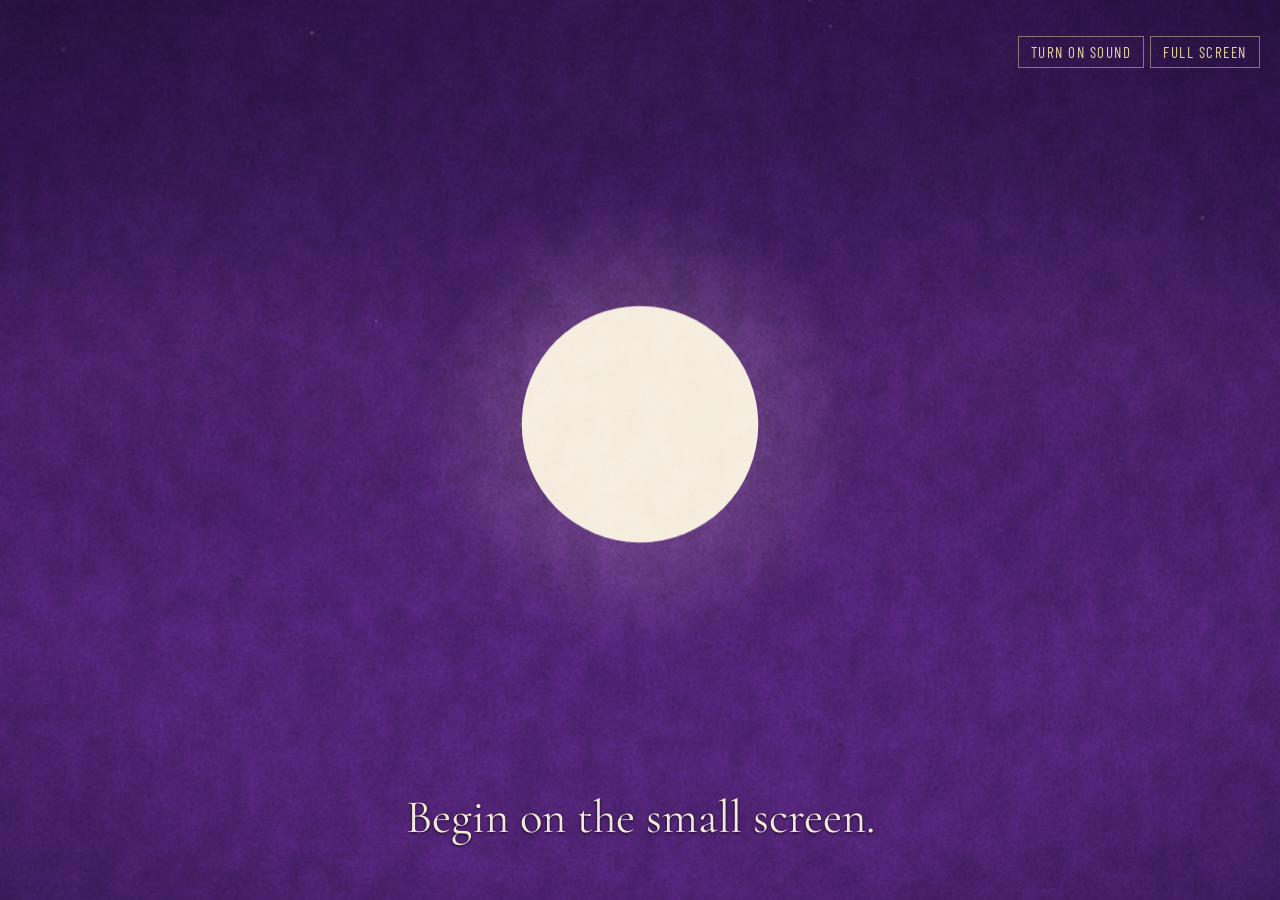
==== story.html @ f709a923 "Initial files" ====
<!doctype html>
<html lang="en">
<head>
  <meta charset="utf-8">
  <meta name="viewport" content="width=device-width, initial-scale=1">
  <title>Bakunawa · Story screen</title>
  <link rel="preconnect" href="https://fonts.googleapis.com">
  <link rel="preconnect" href="https://fonts.gstatic.com" crossorigin>
  <link href="https://fonts.googleapis.com/css2?family=Barlow+Condensed:wght@500;600&family=Cormorant+Garamond:ital,wght@0,500;1,500&display=swap" rel="stylesheet">
  <link rel="stylesheet" href="story.css">
</head>
<body>

  <div class="stage" id="stage">
    <!-- the whole story is drawn into this svg by story.js -->
    <svg id="scene" viewBox="0 -30 1028 700" preserveAspectRatio="xMidYMid slice" role="img" aria-label="The Bakunawa story: seven moons over a mountain and sea"></svg>

    <p class="subtitle out" id="subtitle" aria-live="polite"></p>

    <div class="controls" id="controls">
      <button id="soundBtn">Turn on sound</button>
      <button id="fullBtn">Full screen</button>
    </div>
  </div>

  <script src="story.js"></script>
</body>
</html>
---- story.css ----
* { box-sizing: border-box; }

html, body {
  margin: 0;
  height: 100%;
  background: #0d0b24;
  overflow: hidden;
}

/* ============ THE BIG SCREEN ============ */
.stage {
  position: fixed;
  inset: 0;
  container-type: size;      /* lets the subtitle size itself from the screen height */
  background: #14122e;
}
.stage svg {
  position: absolute;
  inset: 0;
  width: 100%;
  height: 100%;
  display: block;
}
/* an old copy of the drawing that fades out when the style changes */
.stage svg.ghost { pointer-events: none; transition: opacity 1s ease; }

/* ============ SUBTITLES ============ */
.subtitle {
  position: absolute;
  left: 50%;
  bottom: 6%;
  z-index: 2;
  width: min(80%, 1100px);
  margin: 0;
  transform: translateX(-50%);
  text-align: center;
  font-family: "Cormorant Garamond", Georgia, serif;
  font-size: max(16px, 5.2cqh);
  line-height: 1.25;
  color: #f3eadb;
  text-shadow: 0 1px 3px rgba(0, 0, 0, 0.8);   /* just enough to read over the drawing */
  text-wrap: balance;
  pointer-events: none;
  transition: opacity 0.5s ease;
}
.subtitle.out { opacity: 0; }

/* ============ SOUND + FULL SCREEN BUTTONS ============ */
.controls {
  position: absolute;
  top: 4%;
  right: 1.6%;
  z-index: 3;
  display: flex;
  gap: 6px;
  transition: opacity 0.3s;
}
.controls.hide { opacity: 0; pointer-events: none; }
.controls button {
  padding: 6px 12px;
  background: none;
  border: 1px solid rgba(232, 211, 162, 0.5);
  color: #e8d3a2;
  font-family: "Barlow Condensed", sans-serif;
  font-size: 15px;
  letter-spacing: 0.1em;
  text-transform: uppercase;
  cursor: pointer;
}

/* ============ WHEN AN ANSWER ARRIVES ============
   a thin line around the edge that fades in, then out */
.glow {
  position: absolute;
  inset: 0;
  z-index: 4;
  pointer-events: none;
  opacity: 0;
  box-shadow: inset 0 0 0 1px rgba(232, 211, 162, 0.7);
  transition: opacity 0.4s ease;
}
.glow.on { opacity: 1; }

@media (prefers-reduced-motion: reduce) {
  .subtitle, .controls, .stage svg.ghost, .glow { transition: none; }
}
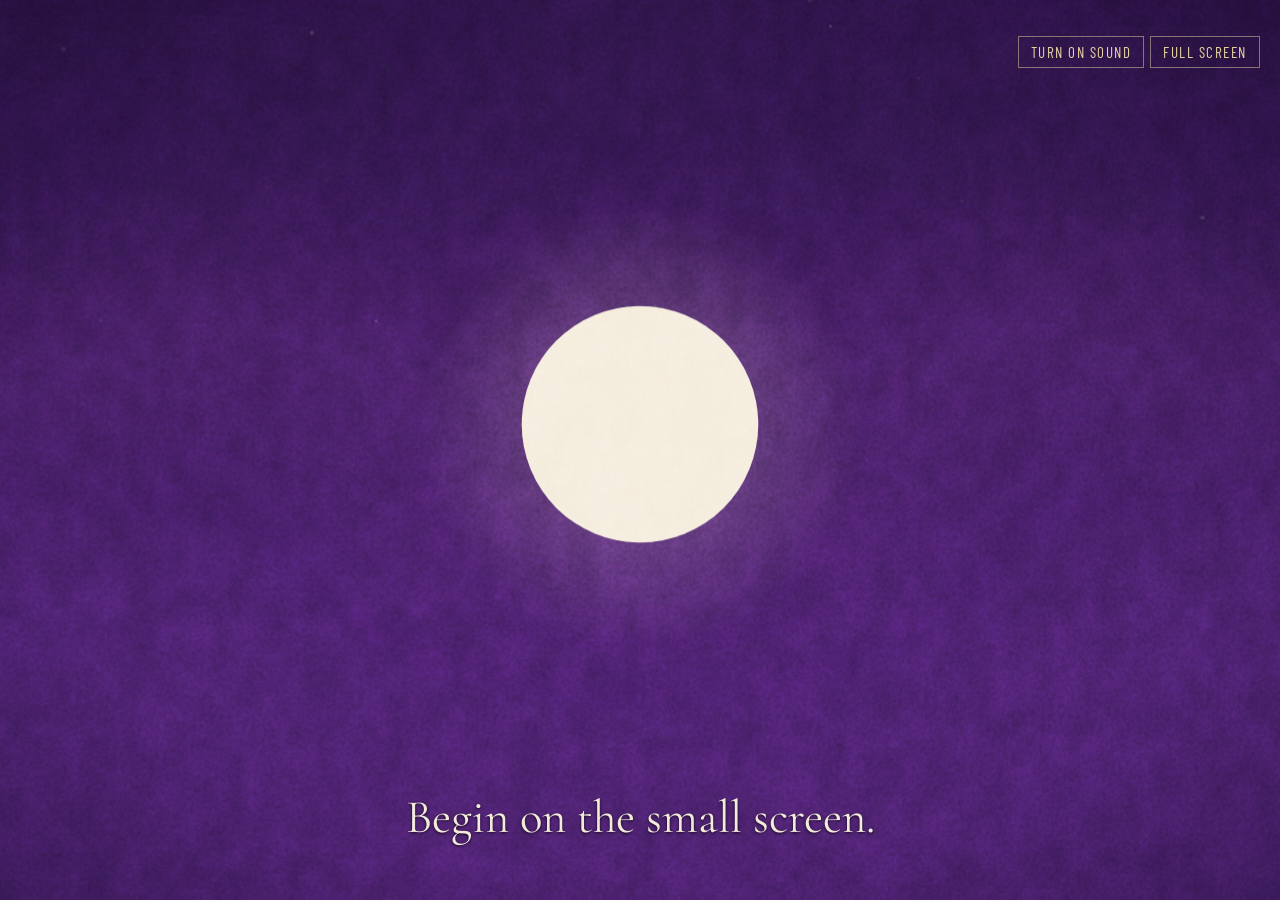
==== commit b8056ad2: "delete redundant files" ====
--- a/story.html
+++ b/story.html
@@ -23,6 +23,6 @@
     </div>
   </div>
 
-  <script src="story.js"></script>
+  <script src="script.js"></script>
 </body>
 </html>
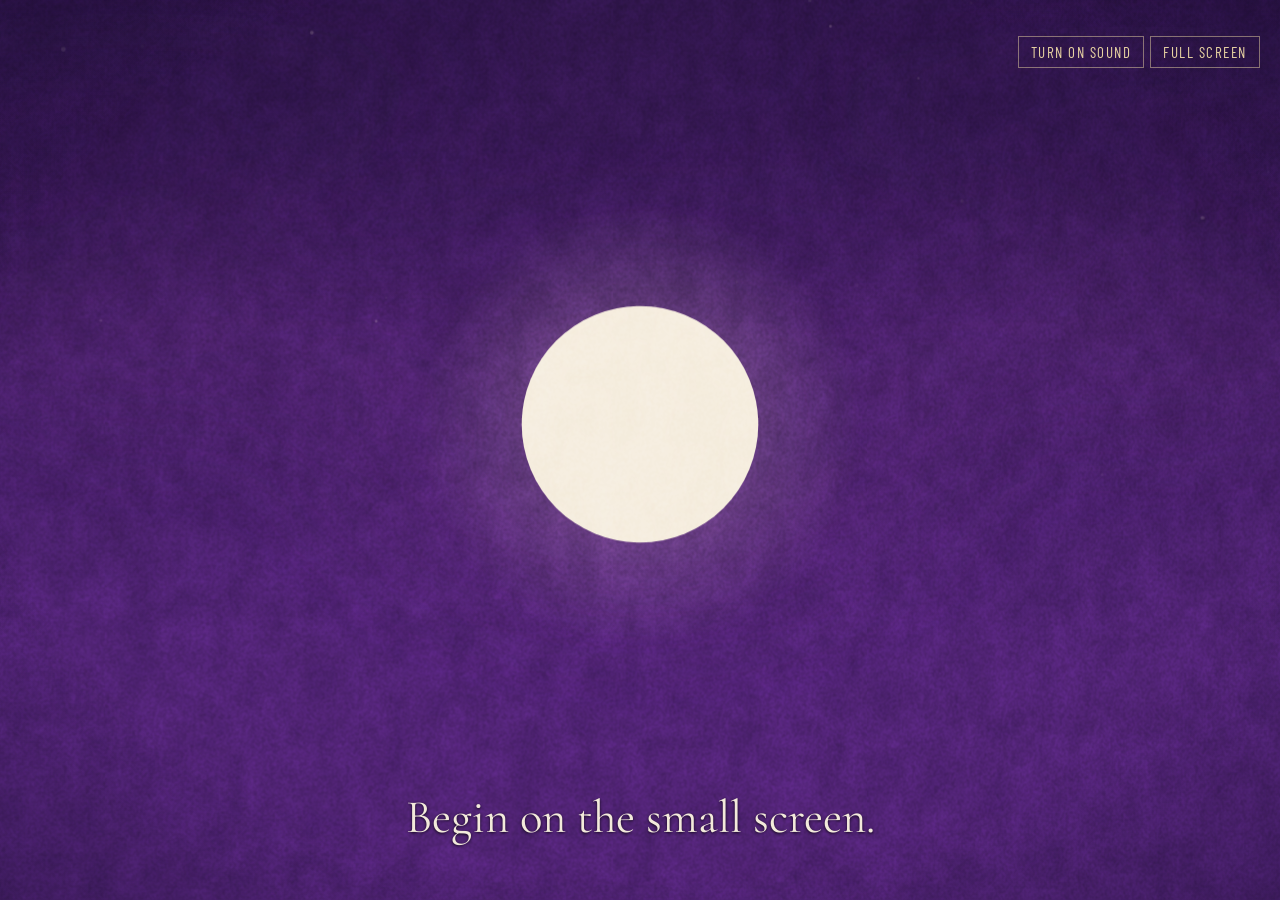
==== commit 7beca419: "airdrop effect" ====
--- a/story.html
+++ b/story.html
@@ -7,7 +7,7 @@
   <link rel="preconnect" href="https://fonts.googleapis.com">
   <link rel="preconnect" href="https://fonts.gstatic.com" crossorigin>
   <link href="https://fonts.googleapis.com/css2?family=Barlow+Condensed:wght@500;600&family=Cormorant+Garamond:ital,wght@0,500;1,500&display=swap" rel="stylesheet">
-  <link rel="stylesheet" href="story.css">
+  <link rel="stylesheet" href="styles.css">
 </head>
 <body>
 
--- a/styles.css
+++ b/styles.css
@@ -0,0 +1,508 @@
+/* ===================================================
+   Bakunawa: all the styles for both screens.
+     1. the question screen (index.html)
+     2. the story screen    (story.html, <body class="story">)
+     3. the glow            (shared by both)
+   =================================================== */
+
+
+/* ===================================================
+   1. QUESTION SCREEN
+   =================================================== */
+
+/* ============ COLOURS + FONTS ============ */
+:root {
+    --bg: #120a10;
+    --line: #8a7a5c;
+    --line-strong: #e8d3a2;
+    --text: #f1dfb4;
+    --display: "Barlow Condensed", "Arial Narrow", sans-serif;
+    --serif: "Cormorant Garamond", Georgia, serif;
+  }
+
+  * { box-sizing: border-box; }
+
+  body {
+    margin: 0;
+    min-height: 100vh;
+    background: #000;               /* only seen behind the page while it flies */
+    color: var(--text);
+    font-family: var(--serif);
+  }
+
+  /* the whole screen, so it can shrink into a card and fly away */
+  .app {
+    min-height: 100vh;
+    background: var(--bg);
+  }
+
+  main {
+    max-width: 760px;
+    margin: 0 auto;
+    padding: 40px 20px 60px;
+  }
+
+  button { font: inherit; color: inherit; }
+  button:focus-visible { outline: 1px solid var(--line-strong); outline-offset: 4px; }
+
+  /* ============ SCREENS ============ */
+  .screen {
+    display: none;
+    flex-direction: column;
+    align-items: center;
+    text-align: center;
+    gap: 28px;
+  }
+  .screen.active { display: flex; }
+
+  /* ============ TEXT ============ */
+  .eyebrow {
+    margin: 0;
+    font-family: var(--display);
+    font-size: 15px;
+    letter-spacing: 0.2em;
+    text-transform: uppercase;
+    color: var(--line);
+  }
+  .title {
+    margin: 0;
+    font-family: var(--display);
+    font-weight: 600;
+    font-size: clamp(56px, 12vw, 104px);
+    letter-spacing: 0.1em;
+    text-transform: uppercase;
+    line-height: 1;
+  }
+  .title.small { font-size: clamp(34px, 6vw, 52px); letter-spacing: 0.06em; }
+  .question {
+    margin: 0;
+    max-width: 22ch;
+    text-wrap: balance;
+    font-style: italic;
+    font-size: clamp(32px, 5.5vw, 48px);
+    line-height: 1.15;
+  }
+  .lede, .hint {
+    margin: 0;
+    max-width: 36ch;
+    font-size: clamp(19px, 2.6vw, 23px);
+    line-height: 1.45;
+    opacity: 0.85;
+  }
+  .hint { font-size: 18px; opacity: 0.7; }
+
+  /* ============ PROGRESS ============ */
+  .progress {
+    display: flex;
+    justify-content: center;
+    gap: 8px;
+    padding-top: 28px;
+    visibility: hidden;             /* hidden on the intro screen */
+  }
+  .progress.show { visibility: visible; }
+  .progress span { width: 24px; height: 1px; background: var(--line); opacity: 0.5; }
+  .progress span.done { opacity: 1; }
+  .progress span.now  { height: 2px; background: var(--line-strong); opacity: 1; }
+
+  /* ============ BUTTONS ============ */
+  .btn {
+    background: none;
+    border: 1px solid var(--line);
+    padding: 18px 44px;
+    font-family: var(--display);
+    font-weight: 600;
+    font-size: 20px;
+    letter-spacing: 0.14em;
+    text-transform: uppercase;
+    white-space: nowrap;
+    cursor: pointer;
+    transition: border-color 0.2s, opacity 0.2s;
+  }
+  .btn:hover:not(:disabled) { border-color: var(--line-strong); }
+  .btn:disabled { opacity: 0.3; cursor: default; }
+
+  .btn-story .c { display: none; }   /* old corner gems */
+  .btn-reading { padding: 24px 56px; }
+
+  /* arrow / plus / minus buttons */
+  .diamond {
+    width: 48px;
+    height: 48px;
+    flex: none;
+    background: none;
+    border: 1px solid var(--line);
+    cursor: pointer;
+    transition: border-color 0.2s;
+  }
+  .diamond span { display: block; font-family: var(--display); font-size: 22px; }
+  .diamond:hover { border-color: var(--line-strong); }
+
+  /* plain text link, e.g. "Continue →" */
+  .text-link {
+    background: none;
+    border: none;
+    padding: 8px 0;
+    font-family: var(--display);
+    font-weight: 600;
+    font-size: 18px;
+    letter-spacing: 0.16em;
+    text-transform: uppercase;
+    cursor: pointer;
+  }
+  .text-link span { margin-left: 8px; }
+  .text-link:hover { text-decoration: underline; text-underline-offset: 6px; }
+
+  .actions {
+    display: flex;
+    align-items: center;
+    justify-content: center;
+    gap: 40px;
+    margin-top: 16px;
+  }
+
+  /* ============ PICK CARDS ============ */
+  .cards {
+    display: flex;
+    flex-wrap: wrap;
+    justify-content: center;
+    gap: 16px;
+  }
+  .card {
+    width: 150px;
+    height: 168px;
+    display: flex;
+    flex-direction: column;
+    align-items: center;
+    justify-content: center;
+    padding: 24px 10px 0;
+    background: none;
+    border: 1px solid var(--line);
+    cursor: pointer;
+    transition: border-color 0.2s, opacity 0.2s;
+  }
+  .card:hover { border-color: var(--line-strong); }
+  .card .label {
+    font-family: var(--display);
+    font-weight: 600;
+    font-size: 17px;
+    letter-spacing: 0.1em;
+    text-transform: uppercase;
+    line-height: 1.2;
+    min-height: 2.4em;          /* same height whether the label is 1 or 2 lines */
+  }
+  .card .gem { display: none; }
+
+  .card.picked { border-color: var(--line-strong); outline: 1px solid var(--line-strong); outline-offset: 3px; }
+  .cards.has-pick .card:not(.picked) { opacity: 0.5; }
+
+  /* moon icons, drawn as simple outlines */
+  .icon {
+    width: 38px;
+    height: 38px;
+    margin-bottom: 22px;
+    border: 1px solid var(--text);
+    border-radius: 50%;
+  }
+  .moon-full     { background: var(--text); }
+  .moon-half     { background: linear-gradient(90deg, transparent 50%, var(--text) 50%); }
+  .moon-crescent { box-shadow: inset -8px 0 0 0 var(--text); }
+  .moon-none     { border-style: dashed; border-color: var(--line); }
+  .moon-patches  {
+    background:
+      radial-gradient(circle at 35% 40%, var(--text) 0 3px, transparent 4px),
+      radial-gradient(circle at 62% 62%, var(--text) 0 4px, transparent 5px);
+  }
+  .moon-unsure {
+    display: flex;
+    align-items: center;
+    justify-content: center;
+    font-family: var(--display);
+    font-size: 20px;
+  }
+
+  /* ============ BRIGHTNESS SLIDER ============ */
+  .slider-box { width: 100%; max-width: 520px; }
+  .sky-preview {
+    --b: 0.5;                         /* set from script.js */
+    height: 120px;
+    margin-bottom: 18px;
+    border: 1px solid var(--line);
+    background: rgba(241, 223, 180, calc(var(--b) * 0.6));
+  }
+  .readout {
+    margin: 0 0 10px;
+    font-family: var(--display);
+    font-weight: 600;
+    font-size: 22px;
+    letter-spacing: 0.14em;
+    text-transform: uppercase;
+  }
+  .ends {
+    display: flex;
+    justify-content: space-between;
+    font-family: var(--display);
+    letter-spacing: 0.12em;
+    text-transform: uppercase;
+    font-size: 14px;
+    color: var(--line);
+  }
+  input[type="range"] {
+    -webkit-appearance: none;
+    appearance: none;
+    width: 100%;
+    height: 40px;
+    background: transparent;
+    cursor: pointer;
+  }
+  input[type="range"]::-webkit-slider-runnable-track { height: 1px; background: var(--line); }
+  input[type="range"]::-moz-range-track             { height: 1px; background: var(--line); }
+  /* the handle is a short vertical line */
+  input[type="range"]::-webkit-slider-thumb {
+    -webkit-appearance: none;
+    width: 2px;
+    height: 24px;
+    margin-top: -12px;
+    border: none;
+    background: var(--line-strong);
+  }
+  input[type="range"]::-moz-range-thumb {
+    width: 2px;
+    height: 24px;
+    border: none;
+    border-radius: 0;
+    background: var(--line-strong);
+  }
+  input[type="range"]:focus-visible { outline: 1px solid var(--line-strong); outline-offset: 6px; }
+
+  /* ============ STAR COUNTER ============ */
+  .counter {
+    display: flex;
+    align-items: center;
+    gap: 48px;
+  }
+  .count {
+    margin: 0;
+    min-width: 2.2ch;
+    font-size: 110px;
+    line-height: 1;
+  }
+  .star-row {
+    margin: -10px 0 0;
+    min-height: 28px;
+    max-width: 420px;
+    font-size: 20px;
+    letter-spacing: 0.3em;
+  }
+
+  /* ============ NOISE ============ */
+  .pot { padding: 36px 72px; font-size: 26px; }
+  .pot.hit { border-color: var(--line-strong); }
+  .meter {
+    display: flex;
+    align-items: flex-end;
+    gap: 6px;
+    height: 20px;
+  }
+  .meter span { width: 2px; height: 20px; background: var(--line); opacity: 0.4; }
+  .meter span.lit { background: var(--line-strong); opacity: 1; }
+  .text-link.listening { text-decoration: underline; text-underline-offset: 6px; }
+
+  /* ============ WATCH SCREEN ============ */
+  .pulse {
+    width: 32px;
+    height: 1px;
+    margin-top: 40px;
+    background: var(--line-strong);
+    animation: breathe 3s ease-in-out infinite;
+  }
+  @keyframes breathe {
+    50% { opacity: 0.2; }
+  }
+  .next-link { opacity: 0; pointer-events: none; transition: opacity 0.6s; }
+  .next-link.show { opacity: 1; pointer-events: auto; }
+
+  /* ============ SMALL SCREENS ============ */
+  @media (max-width: 560px) {
+    .card { width: 140px; height: 156px; }
+    .btn { padding: 16px 26px; font-size: 18px; letter-spacing: 0.1em; }
+    .pot { padding: 30px 48px; }
+    .actions { gap: 28px; }
+    .counter { gap: 28px; }
+    .count { font-size: 84px; }
+  }
+
+  @media (prefers-reduced-motion: reduce) {
+    .pulse { animation: none; }
+  }
+
+
+/* ===================================================
+   2. STORY SCREEN
+   =================================================== */
+
+body.story {
+  height: 100vh;
+  background: #0d0b24;
+  overflow: hidden;
+}
+
+/* ============ THE BIG SCREEN ============ */
+.stage {
+  position: fixed;
+  inset: 0;
+  container-type: size;      /* lets the subtitle size itself from the screen height */
+  background: #14122e;
+}
+.stage svg {
+  position: absolute;
+  inset: 0;
+  width: 100%;
+  height: 100%;
+  display: block;
+}
+/* an old copy of the drawing that fades out when the style changes */
+.stage svg.ghost { pointer-events: none; transition: opacity 1s ease; }
+
+/* ============ SUBTITLES ============ */
+.subtitle {
+  position: absolute;
+  left: 50%;
+  bottom: 6%;
+  z-index: 2;
+  width: min(80%, 1100px);
+  margin: 0;
+  transform: translateX(-50%);
+  text-align: center;
+  font-family: "Cormorant Garamond", Georgia, serif;
+  font-size: max(16px, 5.2cqh);
+  line-height: 1.25;
+  color: #f3eadb;
+  text-shadow: 0 1px 3px rgba(0, 0, 0, 0.8);   /* just enough to read over the drawing */
+  text-wrap: balance;
+  pointer-events: none;
+  transition: opacity 0.5s ease;
+}
+.subtitle.out { opacity: 0; }
+
+/* ============ SOUND + FULL SCREEN BUTTONS ============ */
+.controls {
+  position: absolute;
+  top: 4%;
+  right: 1.6%;
+  z-index: 3;
+  display: flex;
+  gap: 6px;
+  transition: opacity 0.3s;
+}
+.controls.hide { opacity: 0; pointer-events: none; }
+.controls button {
+  padding: 6px 12px;
+  background: none;
+  border: 1px solid rgba(232, 211, 162, 0.5);
+  color: #e8d3a2;
+  font-family: "Barlow Condensed", sans-serif;
+  font-size: 15px;
+  letter-spacing: 0.1em;
+  text-transform: uppercase;
+  cursor: pointer;
+}
+
+/* when an answer arrives, the edge glow comes from glow.css */
+
+@media (prefers-reduced-motion: reduce) {
+  .subtitle, .controls, .stage svg.ghost { transition: none; }
+}
+
+
+/* ===================================================
+   3. THE GLOW
+   =================================================== */
+
+
+/* these two can be animated because the browser knows their type */
+@property --glow-r { syntax: "<percentage>"; inherits: false; initial-value: 0%; }
+@property --glow-a { syntax: "<angle>"; inherits: true; initial-value: 0deg; }
+
+.siri {
+  --glow-y: 100%;            /* where the sweep starts: 100% = bottom edge, 0% = top edge */
+  position: fixed;
+  inset: 0;
+  z-index: 50;
+  pointer-events: none;
+  opacity: 0;
+  /* a soft circle that grows out of the edge and uncovers the glow */
+  -webkit-mask-image: radial-gradient(var(--glow-r) var(--glow-r) at 50% var(--glow-y), #000 55%, transparent);
+          mask-image: radial-gradient(var(--glow-r) var(--glow-r) at 50% var(--glow-y), #000 55%, transparent);
+  /* going out: shrink back into the edge, then fade */
+  transition: --glow-r 1.1s cubic-bezier(0.4, 0, 0.2, 1), opacity 0.5s ease 0.6s;
+  animation: glow-spin 5s linear infinite;
+}
+.siri.on {
+  --glow-r: 220%;
+  opacity: 1;
+  transition: --glow-r 1.1s cubic-bezier(0.2, 0.7, 0.2, 1), opacity 0.25s ease;
+}
+/* stop animating while it's hidden */
+.siri.idle, .siri.idle .haze { animation-play-state: paused; }
+
+/* three copies of the same ring: thin and sharp, soft, and a wide haze */
+.siri-layer { position: absolute; inset: 0; }
+.siri-ring {
+  position: absolute;
+  inset: 0;
+  padding: var(--w);
+  background: conic-gradient(from var(--glow-a), #ef7d5e, #f6c47c, #3fb3a2, #5b82db, #7d55c6, #d873b4, #ef7d5e);
+  /* cut out the middle so only the border is left */
+  -webkit-mask: linear-gradient(#000 0 0) content-box, linear-gradient(#000 0 0);
+  -webkit-mask-composite: xor;
+          mask: linear-gradient(#000 0 0) content-box exclude, linear-gradient(#000 0 0);
+}
+.siri .sharp { --w: 3px; }
+.siri .soft  { --w: max(10px, 1.6vmin); filter: blur(max(8px, 1.2vmin)); }
+.siri .haze  {
+  --w: max(30px, 7vmin);
+  filter: blur(max(30px, 6vmin));
+  opacity: 0.95;
+  animation: glow-breathe 2.6s ease-in-out infinite;
+}
+
+@keyframes glow-spin    { to { --glow-a: 360deg; } }
+@keyframes glow-breathe { 50% { opacity: 0.55; } }
+
+/* on the story screen the purple sky washes the colours out, so the edges
+   go dark behind the band (like the black of the small screen) and the
+   band itself is thicker */
+body.story .siri::before {
+  content: "";
+  position: absolute;
+  inset: 0;
+  box-shadow: inset 0 0 10vmin 3vmin rgba(7, 6, 26, 0.85);
+}
+body.story .siri .sharp { --w: 6px; filter: blur(1px); }
+body.story .siri .soft  { --w: max(16px, 2.6vmin); filter: blur(max(6px, 0.8vmin)); }
+
+/* ============ STREAK OF LIGHT ============
+   flies up or down the middle of the screen (moved by glow.js) */
+.streak {
+  position: fixed;
+  left: 50%;
+  top: 0;
+  z-index: 51;
+  width: max(4px, 0.5vmin);
+  height: 35vh;
+  border-radius: 99px;
+  pointer-events: none;
+  filter: drop-shadow(0 0 10px #f6c47c);
+}
+.streak.up   { background: linear-gradient(to bottom, #fff, #f6c47c 15%, rgba(216, 115, 180, 0.5) 55%, transparent); }
+.streak.down { background: linear-gradient(to top,    #fff, #f6c47c 15%, rgba(216, 115, 180, 0.5) 55%, transparent); }
+
+@media (prefers-reduced-motion: reduce) {
+  .siri, .siri.on {
+    -webkit-mask-image: none;
+            mask-image: none;
+    transition: opacity 0.3s;
+    animation: none;
+  }
+  .siri .haze { animation: none; }
+}
